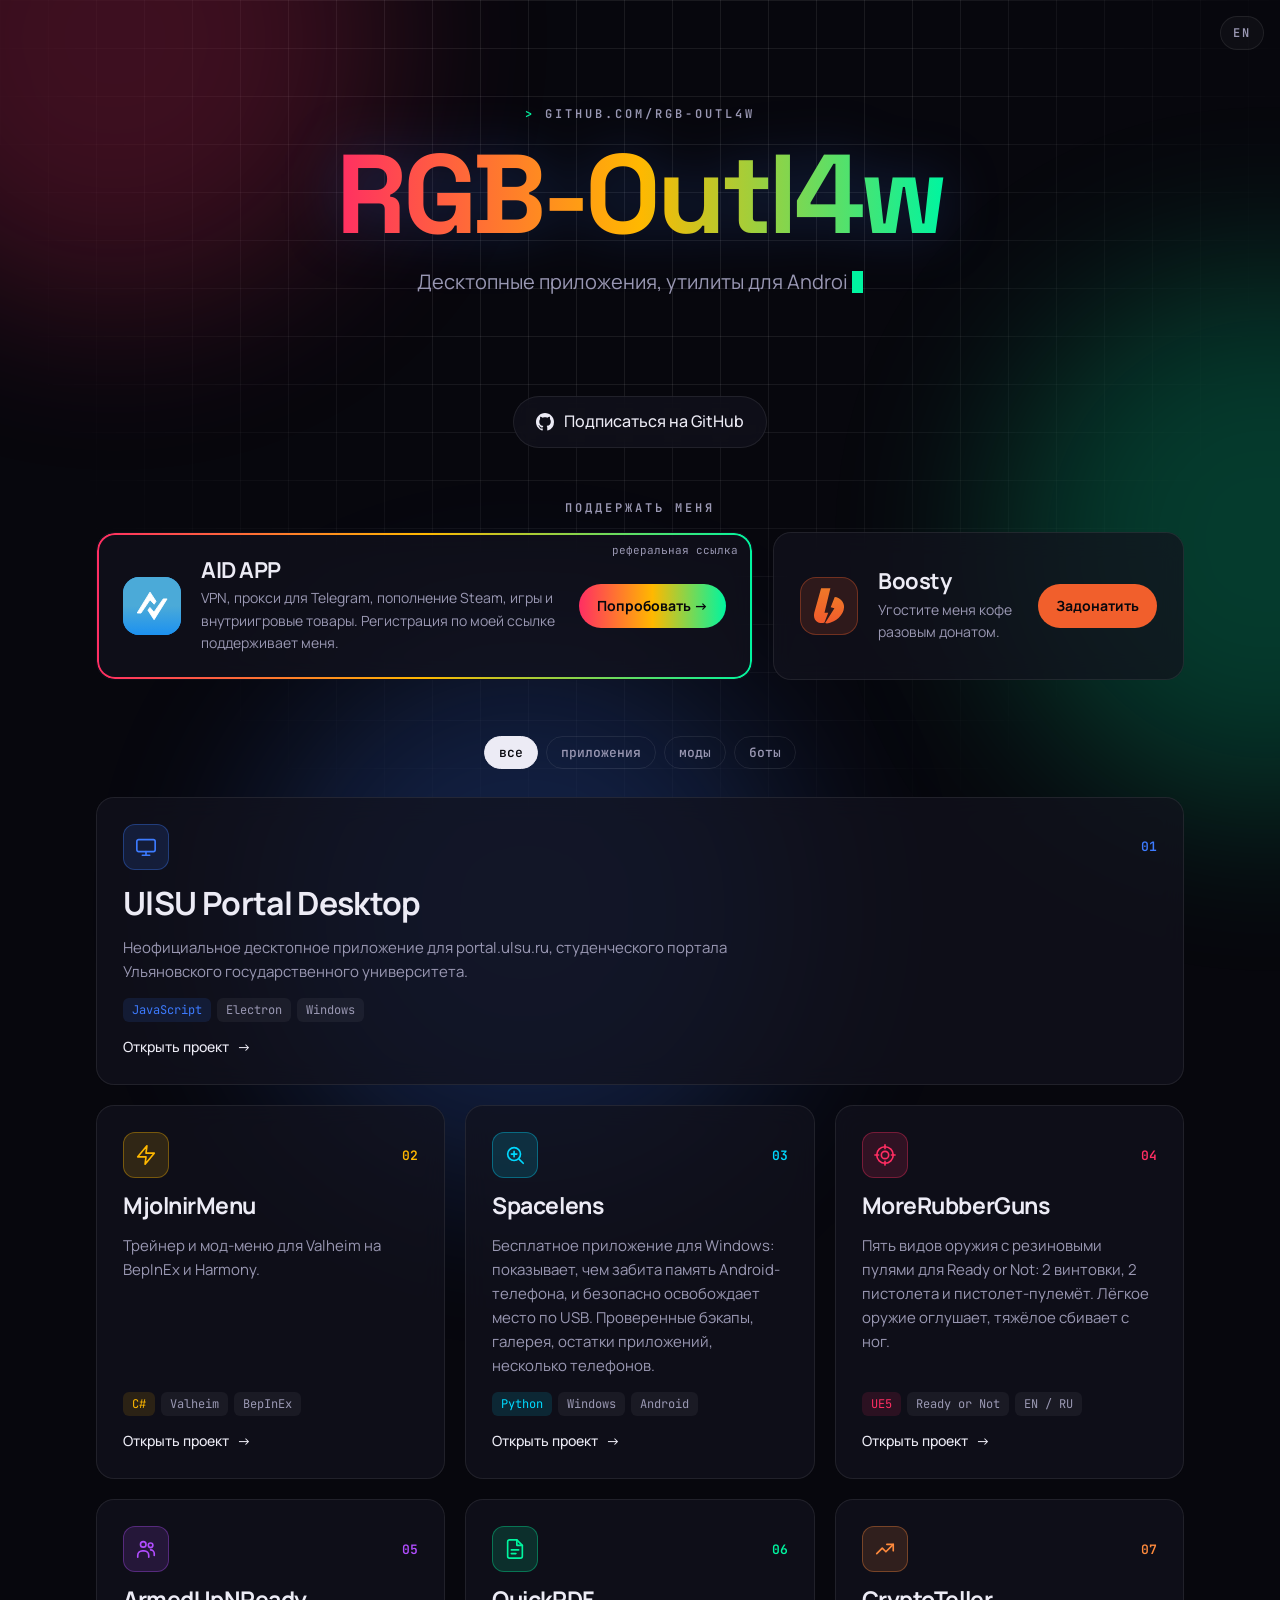
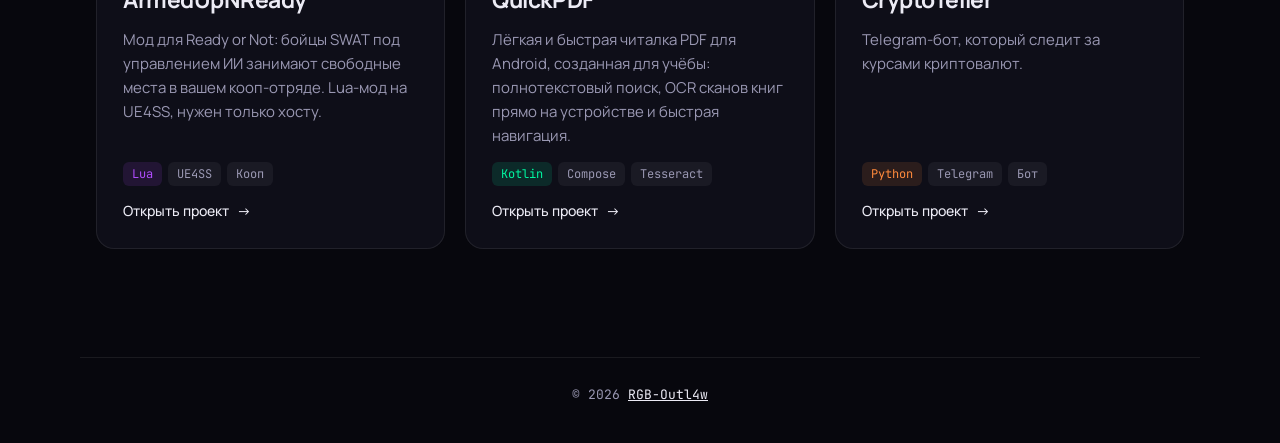
==== docs/ru/index.html @ 779dc6f2 "Showcase: add Russian version at /ru/ with language switch - docs/ru/index.html shares the same CSS/" ====
<!doctype html>
<html lang="ru">
<head>
<meta charset="utf-8">
<meta name="viewport" content="width=device-width, initial-scale=1, viewport-fit=cover">
<meta name="theme-color" content="#07070d">
<meta name="color-scheme" content="dark">
<title>RGB-Outl4w · Проекты</title>
<meta name="description" content="Витрина проектов RGB-Outl4w: десктопные приложения, приложения для Android, моды для игр и боты.">
<meta property="og:title" content="RGB-Outl4w · Проекты">
<meta property="og:description" content="Десктопные приложения, приложения для Android, моды для игр и боты.">
<link rel="icon" href="data:image/svg+xml,<svg xmlns='http://www.w3.org/2000/svg' viewBox='0 0 100 100'><defs><linearGradient id='g'><stop offset='0' stop-color='%23ff2e63'/><stop offset='.5' stop-color='%2300f5a0'/><stop offset='1' stop-color='%233d7bff'/></linearGradient></defs><rect width='100' height='100' rx='22' fill='%230a0a12'/><text x='50' y='68' font-size='54' font-family='monospace' font-weight='700' text-anchor='middle' fill='url(%23g)'>O4</text></svg>">
<link rel="alternate" hreflang="en" href="https://rgb-outl4w.github.io/RGB-Outl4w/">
<link rel="alternate" hreflang="ru" href="https://rgb-outl4w.github.io/RGB-Outl4w/ru/">
<link rel="preconnect" href="https://fonts.googleapis.com">
<link rel="preconnect" href="https://fonts.gstatic.com" crossorigin>
<link href="https://fonts.googleapis.com/css2?family=Space+Grotesk:wght@700&family=Manrope:wght@400;500;700&family=JetBrains+Mono:wght@400;600&display=swap" rel="stylesheet">
<link rel="stylesheet" href="../css/style.css">
</head>
<body>
<div class="blob r"></div><div class="blob g"></div><div class="blob b"></div>
<a class="lang" href="../" hreflang="en" lang="en" aria-label="English version">EN</a>

<header class="wrap">
  <div class="tag">github.com/RGB-Outl4w</div>
  <h1 data-text="RGB-Outl4w"><span class="name">RGB-Outl4w</span></h1>
  <p class="lead"><span id="typed">Десктопные приложения, утилиты для Android, моды для игр и боты. Сделал их, потому что они были нужны мне самому</span><span class="cursor"></span></p>
  <a class="cta" href="https://github.com/RGB-Outl4w" target="_blank" rel="noopener">
    <svg viewBox="0 0 16 16" aria-hidden="true"><path d="M8 0C3.58 0 0 3.58 0 8c0 3.54 2.29 6.53 5.47 7.59.4.07.55-.17.55-.38 0-.19-.01-.82-.01-1.49-2.01.37-2.53-.49-2.69-.94-.09-.23-.48-.94-.82-1.13-.28-.15-.68-.52-.01-.53.63-.01 1.08.58 1.23.82.72 1.21 1.87.87 2.33.66.07-.52.28-.87.51-1.07-1.78-.2-3.64-.89-3.64-3.95 0-.87.31-1.59.82-2.15-.08-.2-.36-1.02.08-2.12 0 0 .67-.21 2.2.82.64-.18 1.32-.27 2-.27.68 0 1.36.09 2 .27 1.53-1.04 2.2-.82 2.2-.82.44 1.1.16 1.92.08 2.12.51.56.82 1.27.82 2.15 0 3.07-1.87 3.75-3.65 3.95.29.25.54.73.54 1.48 0 1.07-.01 1.93-.01 2.2 0 .21.15.46.55.38A8.013 8.013 0 0016 8c0-4.42-3.58-8-8-8z"/></svg>
    Подписаться на GitHub
  </a>
</header>

<main class="wrap">
  <div class="support-title">Поддержать меня</div>
  <section class="support" aria-label="Поддержать меня">
    <a class="sup aid" href="https://aidapp.in/app/?ref=dev" target="_blank" rel="sponsored noopener">
      <span class="badge">реферальная ссылка</span>
      <div class="logo"><svg viewBox="0 0 640 640" role="img" aria-label="AID APP logo">
        <defs><linearGradient id="aid-g" x1="0" y1="0" x2="0" y2="1"><stop offset=".5" stop-color="#4baad8"/><stop offset="1" stop-color="#1c91f0"/></linearGradient></defs>
        <rect width="640" height="640" fill="url(#aid-g)"/>
        <g fill="#fff" stroke="#fff" stroke-width="10" stroke-linejoin="round">
          <path d="M157 397 L298 167 L364 268 L344 300 L298 252 L198 398 Z"/>
          <path d="M275 366 L297 336 L342 388 L444 242 L486 242 L343 471 Z"/>
        </g>
      </svg></div>
      <div class="body">
        <h3>AID APP</h3>
        <p>VPN, прокси для Telegram, пополнение Steam, игры и внутриигровые товары. Регистрация по моей ссылке поддерживает меня.</p>
      </div>
      <span class="btn">Попробовать &rarr;</span>
    </a>
    <a class="sup boosty" href="https://boosty.to/rgboutlaw/donate" target="_blank" rel="noopener">
      <div class="logo"><svg viewBox="47 46 232 232" role="img" aria-label="Boosty logo">
        <defs><linearGradient id="boosty-g" x1="0" y1="0" x2="0" y2="1"><stop offset="0" stop-color="#ef7828"/><stop offset="1" stop-color="#f15a2c"/></linearGradient></defs>
        <g fill="url(#boosty-g)">
          <path d="M112 48 L172 48 L134 206 L158 206 L134 268 C120 276 96 272 80 258 C66 245 64 225 68 205 Z"/>
          <path d="M200 104 C232 106 262 135 260 170 C258 220 205 268 150 274 L138 272 L198 176 L174 170 Z"/>
        </g>
      </svg></div>
      <div class="body">
        <h3>Boosty</h3>
        <p>Угостите меня кофе разовым донатом.</p>
      </div>
      <span class="btn">Задонатить</span>
    </a>
  </section>

  <div class="filters" role="group" aria-label="Фильтр проектов">
    <button aria-pressed="true" data-f="all">все</button>
    <button aria-pressed="false" data-f="app">приложения</button>
    <button aria-pressed="false" data-f="mod">моды</button>
    <button aria-pressed="false" data-f="bot">боты</button>
  </div>

  <div class="grid">
    <a class="card main" data-cat="app" style="--c:#3d7bff" href="https://rgb-outl4w.github.io/UlSU-Portal-Desktop/">
      <div class="top"><div class="icon"><svg viewBox="0 0 24 24"><rect x="2" y="4" width="20" height="13" rx="2"/><path d="M8 21h8M12 17v4"/></svg></div><span class="num">01</span></div>
      <h2>UlSU Portal Desktop</h2>
      <p>Неофициальное десктопное приложение для portal.ulsu.ru, студенческого портала Ульяновского государственного университета.</p>
      <div class="meta"><span>JavaScript</span><span>Electron</span><span>Windows</span></div>
      <div class="go">Открыть проект <i>&rarr;</i></div>
    </a>

    <a class="card" data-cat="mod" style="--c:#ffb800" href="https://rgb-outl4w.github.io/MjolnirMenu/">
      <div class="top"><div class="icon"><svg viewBox="0 0 24 24"><path d="M13 2 3 14h9l-1 8 10-12h-9l1-8z"/></svg></div><span class="num">02</span></div>
      <h2>MjolnirMenu</h2>
      <p>Трейнер и мод-меню для Valheim на BepInEx и Harmony.</p>
      <div class="meta"><span>C#</span><span>Valheim</span><span>BepInEx</span></div>
      <div class="go">Открыть проект <i>&rarr;</i></div>
    </a>

    <a class="card" data-cat="app" style="--c:#00d9ff" href="https://rgb-outl4w.github.io/Spacelens/">
      <div class="top"><div class="icon"><svg viewBox="0 0 24 24"><circle cx="11" cy="11" r="7"/><path d="m21 21-4.3-4.3M11 8v6M8 11h6"/></svg></div><span class="num">03</span></div>
      <h2>Spacelens</h2>
      <p>Бесплатное приложение для Windows: показывает, чем забита память Android-телефона, и безопасно освобождает место по USB. Проверенные бэкапы, галерея, остатки приложений, несколько телефонов.</p>
      <div class="meta"><span>Python</span><span>Windows</span><span>Android</span></div>
      <div class="go">Открыть проект <i>&rarr;</i></div>
    </a>

    <a class="card" data-cat="mod" style="--c:#ff2e63" href="https://rgb-outl4w.github.io/MoreRubberGuns/">
      <div class="top"><div class="icon"><svg viewBox="0 0 24 24"><circle cx="12" cy="12" r="9"/><circle cx="12" cy="12" r="4"/><path d="M12 1v4M12 19v4M1 12h4M19 12h4"/></svg></div><span class="num">04</span></div>
      <h2>MoreRubberGuns</h2>
      <p>Пять видов оружия с резиновыми пулями для Ready or Not: 2 винтовки, 2 пистолета и пистолет-пулемёт. Лёгкое оружие оглушает, тяжёлое сбивает с ног.</p>
      <div class="meta"><span>UE5</span><span>Ready or Not</span><span>EN / RU</span></div>
      <div class="go">Открыть проект <i>&rarr;</i></div>
    </a>

    <a class="card" data-cat="mod" style="--c:#b14dff" href="https://rgb-outl4w.github.io/ArmedUpNReady/">
      <div class="top"><div class="icon"><svg viewBox="0 0 24 24"><circle cx="9" cy="7" r="3"/><path d="M3 21v-2a5 5 0 0 1 5-5h2a5 5 0 0 1 5 5v2"/><circle cx="17" cy="8" r="2.5"/><path d="M17 13a4 4 0 0 1 4 4v2"/></svg></div><span class="num">05</span></div>
      <h2>ArmedUpNReady</h2>
      <p>Мод для Ready or Not: бойцы SWAT под управлением ИИ занимают свободные места в вашем кооп-отряде. Lua-мод на UE4SS, нужен только хосту.</p>
      <div class="meta"><span>Lua</span><span>UE4SS</span><span>Кооп</span></div>
      <div class="go">Открыть проект <i>&rarr;</i></div>
    </a>

    <a class="card" data-cat="app" style="--c:#00f5a0" href="https://rgb-outl4w.github.io/quickpdf-android/">
      <div class="top"><div class="icon"><svg viewBox="0 0 24 24"><path d="M14 2H6a2 2 0 0 0-2 2v16a2 2 0 0 0 2 2h12a2 2 0 0 0 2-2V8z"/><path d="M14 2v6h6M8 13h8M8 17h5"/></svg></div><span class="num">06</span></div>
      <h2>QuickPDF</h2>
      <p>Лёгкая и быстрая читалка PDF для Android, созданная для учёбы: полнотекстовый поиск, OCR сканов книг прямо на устройстве и быстрая навигация.</p>
      <div class="meta"><span>Kotlin</span><span>Compose</span><span>Tesseract</span></div>
      <div class="go">Открыть проект <i>&rarr;</i></div>
    </a>

    <a class="card" data-cat="bot" style="--c:#ff8a3d" href="https://rgb-outl4w.github.io/CryptoTeller/">
      <div class="top"><div class="icon"><svg viewBox="0 0 24 24"><path d="M3 17l6-6 4 4 8-8"/><path d="M14 7h7v7"/></svg></div><span class="num">07</span></div>
      <h2>CryptoTeller</h2>
      <p>Telegram-бот, который следит за курсами криптовалют.</p>
      <div class="meta"><span>Python</span><span>Telegram</span><span>Бот</span></div>
      <div class="go">Открыть проект <i>&rarr;</i></div>
    </a>
  </div>
</main>

<footer class="wrap">&copy; <span id="y">2026</span> <a href="https://github.com/RGB-Outl4w">RGB-Outl4w</a></footer>

<div class="term" role="dialog" aria-label="Терминал">
  <div class="term-bar"><i></i><i></i><i></i><span>outlaw@rgb: ~</span><button class="term-close" type="button" aria-label="Закрыть терминал">&times;</button></div>
  <div class="term-out" id="term-out" aria-live="polite"></div>
  <form class="term-in" id="term-form" autocomplete="off"><label for="term-input">outlaw@rgb:~$</label><input id="term-input" spellcheck="false" autocapitalize="off" autocorrect="off" enterkeyhint="send"></form>
</div>

<div class="toast" role="status"></div>

<div class="idle" aria-hidden="true"><span>RGB-Outl4w</span><small>пошевелите мышью, чтобы разбудить</small></div>

<script type="module" src="../js/effects.js"></script>
<script type="module" src="../js/eggs.js"></script>
</body>
</html>
---- docs/css/style.css ----
:root {
  --bg: #07070d;
  --panel: rgba(18, 18, 30, .72);
  --line: rgba(255, 255, 255, .08);
  --text: #ecebf5;
  --muted: #9a98b3;
  --r: #ff2e63;
  --g: #00f5a0;
  --b: #3d7bff;
  --rgb: linear-gradient(90deg, var(--r), #ffb800, var(--g), #00d9ff, var(--b), #b14dff, var(--r));
}
* { box-sizing: border-box; margin: 0; }
html { scroll-behavior: smooth; -webkit-text-size-adjust: 100%; text-size-adjust: 100%; overflow-x: clip; }
/* Touch: no grey/blue tap flash, no double-tap-zoom delay on interactive things */
* { -webkit-tap-highlight-color: transparent; }
a, button, input, label, h1 { touch-action: manipulation; }
body {
  background: var(--bg);
  color: var(--text);
  font: 16px/1.6 "Space Grotesk", system-ui, sans-serif;
  min-height: 100vh;
  overflow-x: hidden;
}
/* Russian page: Space Grotesk has no Cyrillic, Manrope does (h1 keeps Space Grotesk) */
html:lang(ru) body { font-family: Manrope, system-ui, sans-serif; }

/* Language switch */
.lang { position: absolute; z-index: 5; top: max(16px, env(safe-area-inset-top)); right: max(16px, env(safe-area-inset-right));
  padding: 10px 12px; border: 1px solid var(--line); border-radius: 999px; background: rgba(255, 255, 255, .03);
  font: 600 12px/1 "JetBrains Mono", monospace; letter-spacing: .15em; color: var(--muted); text-decoration: none; transition: color .2s, border-color .2s; }
@media (hover: hover) { .lang:hover { color: var(--text); border-color: var(--g); } }
.lang:focus-visible { color: var(--text); border-color: var(--g); outline: none; }

/* Background: grid + drifting colour blobs */
body::before {
  content: ""; position: fixed; inset: 0; z-index: -2;
  background-image:
    linear-gradient(var(--line) 1px, transparent 1px),
    linear-gradient(90deg, var(--line) 1px, transparent 1px);
  background-size: 48px 48px;
  mask-image: radial-gradient(ellipse at 50% 0%, #000 30%, transparent 75%);
}
.blob { position: fixed; z-index: -1; width: 42vmax; height: 42vmax; border-radius: 50%; filter: blur(90px); opacity: .22; animation: drift 22s ease-in-out infinite alternate; }
.blob.r { background: var(--r); top: -18vmax; left: -12vmax; }
.blob.g { background: var(--g); top: 30vh; right: -20vmax; animation-delay: -7s; }
.blob.b { background: var(--b); bottom: -22vmax; left: 20vw; animation-delay: -14s; }
@keyframes drift { to { transform: translate(8vmax, 6vmax) scale(1.15); } }
/* Blobs lean toward the mouse (--px/--py set from JS, -1..1) */
.blob { translate: calc(var(--px, 0) * var(--k) * 3vmax) calc(var(--py, 0) * var(--k) * 3vmax); transition: translate 1.5s cubic-bezier(.2, .8, .2, 1); }
.blob.r { --k: 1; } .blob.g { --k: -1.4; } .blob.b { --k: 1.8; }

.wrap { max-width: 1120px; margin: 0 auto; padding-inline: 16px; }

/* Hero */
header { padding-block: 12vh 6vh; padding-block: max(12svh, calc(env(safe-area-inset-top) + 48px)) 6svh; text-align: center; }
.tag { font: 600 12px/1 "JetBrains Mono", monospace; letter-spacing: .25em; text-transform: uppercase; color: var(--muted); }
.tag::before { content: "> "; color: var(--g); }
h1 {
  font-family: "Space Grotesk", sans-serif;
  position: relative; cursor: default; user-select: none; -webkit-user-select: none; -webkit-touch-callout: none;
  font-size: clamp(44px, 11vw, 112px); line-height: .95; font-weight: 700; letter-spacing: -.04em;
  margin: 22px 0 18px;
  filter: drop-shadow(0 0 28px rgba(61, 123, 255, .25));
}
h1 .name {
  display: inline-block;
  background: var(--rgb); background-size: 300% 100%;
  -webkit-background-clip: text; background-clip: text; color: transparent;
  animation: shift 8s linear infinite;
}
/* Glitch: red and cyan copies, sliced and offset for ~300ms */
h1::before, h1::after { content: attr(data-text); position: absolute; inset: 0; pointer-events: none; opacity: 0; mix-blend-mode: screen; }
h1::before { color: var(--r); }
h1::after { color: #00d9ff; }
h1.glitch::before { animation: glitch-a .32s steps(1) both; }
h1.glitch::after { animation: glitch-b .32s steps(1) both; }
h1.glitch .name { animation: shift 8s linear infinite, jitter .32s steps(1); }
@keyframes glitch-a {
  0% { opacity: .9; clip-path: inset(8% 0 62% 0); transform: translate(-7px, -2px); }
  20% { clip-path: inset(58% 0 18% 0); transform: translate(6px, 2px); }
  40% { clip-path: inset(30% 0 46% 0); transform: translate(-4px, 1px); }
  60% { clip-path: inset(72% 0 6% 0); transform: translate(7px, -1px); }
  80% { clip-path: inset(18% 0 70% 0); transform: translate(-5px, 0); }
  100% { opacity: 0; }
}
@keyframes glitch-b {
  0% { opacity: .9; clip-path: inset(64% 0 10% 0); transform: translate(7px, 2px); }
  20% { clip-path: inset(12% 0 66% 0); transform: translate(-6px, -1px); }
  40% { clip-path: inset(44% 0 32% 0); transform: translate(5px, 0); }
  60% { clip-path: inset(4% 0 80% 0); transform: translate(-7px, 2px); }
  80% { clip-path: inset(76% 0 8% 0); transform: translate(4px, -2px); }
  100% { opacity: 0; }
}
@keyframes jitter {
  0% { transform: translate(2px, -1px) skewX(-6deg); }
  33% { transform: translate(-3px, 1px); }
  66% { transform: translate(1px, 0) skewX(4deg); }
  100% { transform: none; }
}
@keyframes shift { to { background-position: 300% 0; } }
.lead { color: var(--muted); font-size: clamp(16px, 2.2vw, 20px); max-width: 560px; margin: 0 auto; }
.cursor { display: inline-block; width: .55em; height: 1.1em; vertical-align: -.2em; background: var(--g); margin-left: 4px; animation: blink 1s steps(1) infinite; }
@keyframes blink { 50% { opacity: 0; } }
.cta { display: inline-flex; gap: 10px; align-items: center; margin-top: 34px; padding: 12px 22px; border-radius: 999px;
  color: var(--text); text-decoration: none; font-weight: 500; border: 1px solid var(--line); background: var(--panel); backdrop-filter: blur(8px);
  transition: border-color .2s, transform .2s, translate .25s ease-out; }
@media (hover: hover) { .cta:hover { border-color: var(--g); transform: translateY(-2px); } }
.cta svg { width: 18px; height: 18px; fill: currentColor; }

/* Support */
.support { display: grid; grid-template-columns: 1.6fr 1fr; gap: 20px; margin-bottom: 56px; }
.support-title { text-align: center; font: 600 12px/1 "JetBrains Mono", monospace; letter-spacing: .25em; text-transform: uppercase; color: var(--muted); margin-bottom: 18px; }
.sup {
  --c: var(--g);
  position: relative; display: flex; align-items: center; gap: 20px; padding: 24px 26px; border-radius: 18px;
  text-decoration: none; color: inherit; background: var(--panel); backdrop-filter: blur(12px); border: 1px solid var(--line);
  overflow: hidden; transition: transform .3s, box-shadow .3s;
}
.sup:focus-visible { transform: translateY(-4px); box-shadow: 0 18px 50px -18px color-mix(in srgb, var(--c) 60%, transparent); outline: none; }
@media (hover: hover) { .sup:hover { transform: translateY(-4px); box-shadow: 0 18px 50px -18px color-mix(in srgb, var(--c) 60%, transparent); } }
.sup .badge { position: absolute; top: 12px; right: 14px; font: 11px/1 "JetBrains Mono", monospace; color: var(--muted); }
.sup .logo { flex: none; width: 58px; height: 58px; border-radius: 16px; display: grid; place-items: center; font: 700 20px/1 "Space Grotesk", sans-serif; color: var(--bg); background: var(--c); }
.sup h3 { font-size: 22px; letter-spacing: -.02em; line-height: 1.2; }
.sup p { color: var(--muted); font-size: 14px; margin-top: 4px; }
.sup .body { flex: 1; min-width: 0; }
.sup .btn {
  flex: none; padding: 11px 18px; border-radius: 999px; font-weight: 700; font-size: 14px; color: var(--bg); background: var(--c);
  transition: transform .3s, translate .25s ease-out;
}
@media (hover: hover) { .sup:hover .btn { transform: scale(1.06); } }
/* AID APP: always-on animated RGB border */
.sup.aid { --c: #1c91f0; border-color: transparent; }
.sup.aid::after {
  content: ""; position: absolute; inset: 0; border-radius: inherit; padding: 2px; pointer-events: none;
  background: var(--rgb); background-size: 300% 100%; animation: shift 5s linear infinite;
  -webkit-mask: linear-gradient(#000 0 0) content-box, linear-gradient(#000 0 0);
  -webkit-mask-composite: xor; mask-composite: exclude;
}
.sup.aid .btn { background: var(--rgb); background-size: 300% 100%; animation: shift 5s linear infinite; }
.sup .logo { overflow: hidden; }
.sup .logo svg { width: 100%; height: 100%; display: block; }
.sup.boosty .logo { padding: 10px; background: color-mix(in srgb, var(--c) 14%, transparent); border: 1px solid color-mix(in srgb, var(--c) 35%, transparent); }
.sup.boosty { --c: #f15f2c; }
@media (max-width: 820px) {
  .support { grid-template-columns: 1fr; }
}
@media (max-width: 480px) {
  .sup { flex-wrap: wrap; padding: 22px; }
  .sup .btn { width: 100%; text-align: center; }
}

/* Filters */
.filters { display: flex; flex-wrap: wrap; gap: 8px; justify-content: center; margin-bottom: 28px; }
.filters button {
  font: 500 13px/1 "JetBrains Mono", monospace; color: var(--muted); cursor: pointer;
  padding: 9px 14px; border-radius: 999px; border: 1px solid var(--line); background: transparent; transition: .2s;
}
@media (hover: hover) { .filters button:hover { color: var(--text); } }
.filters button[aria-pressed="true"] { color: var(--bg); background: var(--text); border-color: var(--text); }

/* Cards */
.grid { display: grid; grid-template-columns: repeat(auto-fill, minmax(min(100%, 320px), 1fr)); gap: 20px; padding-bottom: 12vh; }
.card {
  --c: var(--g);
  position: relative; display: flex; flex-direction: column; gap: 14px;
  padding: 26px; border-radius: 18px; text-decoration: none; color: inherit;
  background: var(--panel); backdrop-filter: blur(12px);
  border: 1px solid var(--line);
  transition: transform .35s cubic-bezier(.2, .8, .2, 1), border-color .35s, box-shadow .35s;
  opacity: 0; transform: translateY(24px);
}
.card.in { opacity: 1; transform: none; }
.card[hidden] { display: none; }
.card.main { grid-column: 1 / -1; }
.card.main h2 { font-size: clamp(23px, 3vw, 32px); }
.card.main p { max-width: 640px; }
/* Spotlight following the cursor */
.card::before {
  content: ""; position: absolute; inset: 0; border-radius: inherit; pointer-events: none; opacity: 0; transition: opacity .3s;
  background: radial-gradient(380px circle at var(--mx, 50%) var(--my, 50%), color-mix(in srgb, var(--c) 18%, transparent), transparent 60%);
}
/* Animated RGB border on hover */
.card::after {
  content: ""; position: absolute; inset: -1px; border-radius: inherit; padding: 1px; pointer-events: none; opacity: 0; transition: opacity .3s;
  background: var(--rgb); background-size: 300% 100%; animation: shift 6s linear infinite;
  -webkit-mask: linear-gradient(#000 0 0) content-box, linear-gradient(#000 0 0);
  -webkit-mask-composite: xor; mask-composite: exclude;
}
@media (hover: hover) { .card:hover { transition-duration: .12s, .35s, .35s; } }
.card:focus-visible { transform: perspective(900px) rotateX(var(--rx, 0deg)) rotateY(var(--ry, 0deg)) translateY(-6px); box-shadow: 0 20px 50px -20px color-mix(in srgb, var(--c) 55%, transparent); outline: none; }
.card:focus-visible::after { opacity: 1; }
@media (hover: hover) {
  .card:hover { transform: perspective(900px) rotateX(var(--rx, 0deg)) rotateY(var(--ry, 0deg)) translateY(-6px); box-shadow: 0 20px 50px -20px color-mix(in srgb, var(--c) 55%, transparent); }
  .card:hover::before, .card:hover::after { opacity: 1; }
}

.top { display: flex; align-items: center; justify-content: space-between; }
.num { font: 600 13px/1 "JetBrains Mono", monospace; color: var(--c); }
.icon { width: 46px; height: 46px; display: grid; place-items: center; border-radius: 12px;
  background: color-mix(in srgb, var(--c) 14%, transparent); border: 1px solid color-mix(in srgb, var(--c) 35%, transparent); }
.icon svg { width: 22px; height: 22px; stroke: var(--c); fill: none; stroke-width: 1.8; stroke-linecap: round; stroke-linejoin: round; }
.card h2 { font-size: 23px; letter-spacing: -.02em; line-height: 1.2; }
.card p { color: var(--muted); font-size: 15px; flex: 1; }
.meta { display: flex; flex-wrap: wrap; gap: 6px; }
.meta span { font: 12px/1 "JetBrains Mono", monospace; padding: 6px 9px; border-radius: 6px; background: rgba(255, 255, 255, .05); color: var(--muted); }
.meta span:first-child { color: var(--c); background: color-mix(in srgb, var(--c) 12%, transparent); }
.go { display: flex; align-items: center; gap: 8px; font-weight: 500; font-size: 14px; color: var(--text); }
.go i { transition: transform .3s; font-style: normal; }
@media (hover: hover) { .card:hover .go i { transform: translateX(6px); } }

footer { border-top: 1px solid var(--line); padding-block: 28px 40px; text-align: center; color: var(--muted); font: 13px "JetBrains Mono", monospace; }
footer a { color: var(--text); }

/* Themes (click the name 7 times, or `theme` in the terminal) */
html[data-theme="matrix"] { --r: #00ff41; --g: #7dff9a; --b: #00b32c; --rgb: linear-gradient(90deg, #00a82b, #00ff41, #b6ffc8, #00ff41, #00a82b); }
html[data-theme="synthwave"] { --r: #ff2a6d; --g: #05d9e8; --b: #b967ff; --rgb: linear-gradient(90deg, #ff2a6d, #ff71ce, #b967ff, #05d9e8, #01cdfe, #ff2a6d); }
html[data-theme="mono"] { --r: #ffffff; --g: #d0d0d8; --b: #8a8a99; --rgb: linear-gradient(90deg, #fff, #77778a, #fff, #55555f, #fff); }

/* Konami rave */
@keyframes hue { to { filter: hue-rotate(360deg); } }
@keyframes hue-blur { from { filter: blur(90px) hue-rotate(0deg); } to { filter: blur(90px) hue-rotate(360deg); } }
body.rave header, body.rave main { animation: hue 3s linear infinite; }
body.rave .blob { opacity: .5; animation: drift 4s ease-in-out infinite alternate, hue-blur 2s linear infinite; }
body.rave .card::after { opacity: 1; animation-duration: 1.5s; }

/* Terminal */
.term {
  position: fixed; z-index: 70; top: 16px; left: 50%; width: min(720px, calc(100% - 32px));
  translate: -50% calc(-100% - 32px); visibility: hidden; transition: translate .35s cubic-bezier(.2, .8, .2, 1), visibility 0s .35s;
  background: rgba(8, 8, 14, .96); border: 1px solid var(--line); border-radius: 14px; box-shadow: 0 30px 80px -20px #000;
  font: 13px/1.6 "JetBrains Mono", monospace; overflow: hidden;
}
.term.open { translate: -50% 0; visibility: visible; transition: translate .35s cubic-bezier(.2, .8, .2, 1), visibility 0s; }
.term-bar { display: flex; gap: 6px; align-items: center; padding: 10px 14px; border-bottom: 1px solid var(--line); color: var(--muted); }
.term-bar i { width: 10px; height: 10px; border-radius: 50%; background: var(--r); }
.term-bar i:nth-child(2) { background: #ffb800; }
.term-bar i:nth-child(3) { background: var(--g); }
.term-bar span { margin-left: 8px; }
.term-out { max-height: 50vh; overflow-y: auto; padding: 12px 14px 0; white-space: pre-wrap; word-break: break-word; }
.term-out .dim { color: var(--muted); }
.term-out .ok { color: var(--g); }
.term-out .err { color: var(--r); }
.term-in { display: flex; gap: 8px; padding: 6px 14px 14px; }
.term-in label { color: var(--g); white-space: nowrap; }
.term-in input { flex: 1; min-width: 0; background: none; border: 0; outline: none; color: var(--text); font: inherit; caret-color: var(--g); }

/* Toast */
.toast {
  position: fixed; z-index: 80; left: 50%; bottom: 24px; translate: -50% 20px; opacity: 0; pointer-events: none;
  padding: 10px 16px; border-radius: 999px; background: rgba(8, 8, 14, .92); border: 1px solid var(--line);
  font: 13px "JetBrains Mono", monospace; transition: .3s;
}
.toast.show { translate: -50% 0; opacity: 1; }

/* Idle screensaver */
.idle { position: fixed; inset: 0; z-index: 90; background: rgba(0, 0, 0, .9); display: none; }
.idle.on { display: block; }
.idle span {
  position: absolute; left: 0; top: 0; white-space: nowrap;
  font: 700 clamp(28px, 6vw, 56px)/1 "Space Grotesk", sans-serif; letter-spacing: -.04em;
  color: hsl(var(--h, 160) 100% 60%); text-shadow: 0 0 30px currentColor;
}
.idle small { position: absolute; bottom: 24px; left: 0; right: 0; text-align: center; color: var(--muted); font: 12px "JetBrains Mono", monospace; }

/* ---------- Touch screens ---------- */
@media (hover: none), (pointer: coarse) {
  /* Press feedback replaces hover: quick squish, spotlight at the finger, RGB border */
  .card, .sup, .cta, .filters button, .sup .btn { transition-duration: .15s; }
  .card:active { transform: scale(.98); }
  .card:active::before, .card:active::after { opacity: 1; }
  .sup:active { transform: scale(.98); box-shadow: 0 18px 50px -18px color-mix(in srgb, var(--c) 60%, transparent); }
  .cta:active { transform: scale(.96); border-color: var(--g); }
  .filters button:active { transform: scale(.94); }
  /* Comfortable 44px tap targets */
  .filters button { min-height: 44px; padding-inline: 18px; }
  footer a { display: inline-block; padding: 10px 4px; }
  /* iOS zooms into inputs under 16px */
  .term-in input { font-size: 16px; }
  /* Cheaper rendering on phones: lighter blur on the big blobs */
  .blob { filter: blur(60px); }
  .card, .sup { backdrop-filter: blur(6px); }
}
@media (max-width: 480px) {
  /* Filters: one swipeable row instead of an awkward wrap */
  .filters { flex-wrap: nowrap; justify-content: flex-start; overflow-x: auto; scrollbar-width: none; margin-inline: -16px; padding-inline: 16px; scroll-padding-inline: 16px; }
  .filters::-webkit-scrollbar { display: none; }
  .filters button { flex: none; }
  .card { padding: 22px; }
}
/* Notches / home indicator */
.toast { bottom: max(24px, calc(env(safe-area-inset-bottom) + 12px)); }
footer { padding-bottom: max(40px, calc(env(safe-area-inset-bottom) + 24px)); }
.term { top: max(16px, env(safe-area-inset-top)); }
.term-out { overscroll-behavior: contain; }
.term-close { margin-left: auto; width: 32px; height: 32px; margin-block: -8px; margin-right: -8px; display: grid; place-items: center; border: 0; background: none; color: var(--muted); font: 20px/1 sans-serif; cursor: pointer; border-radius: 8px; }
.term-close:hover, .term-close:active { color: var(--text); }

@media (prefers-reduced-motion: reduce) {
  *, *::before, *::after { animation: none !important; transition: none !important; }
  .card { opacity: 1; transform: none; }
}
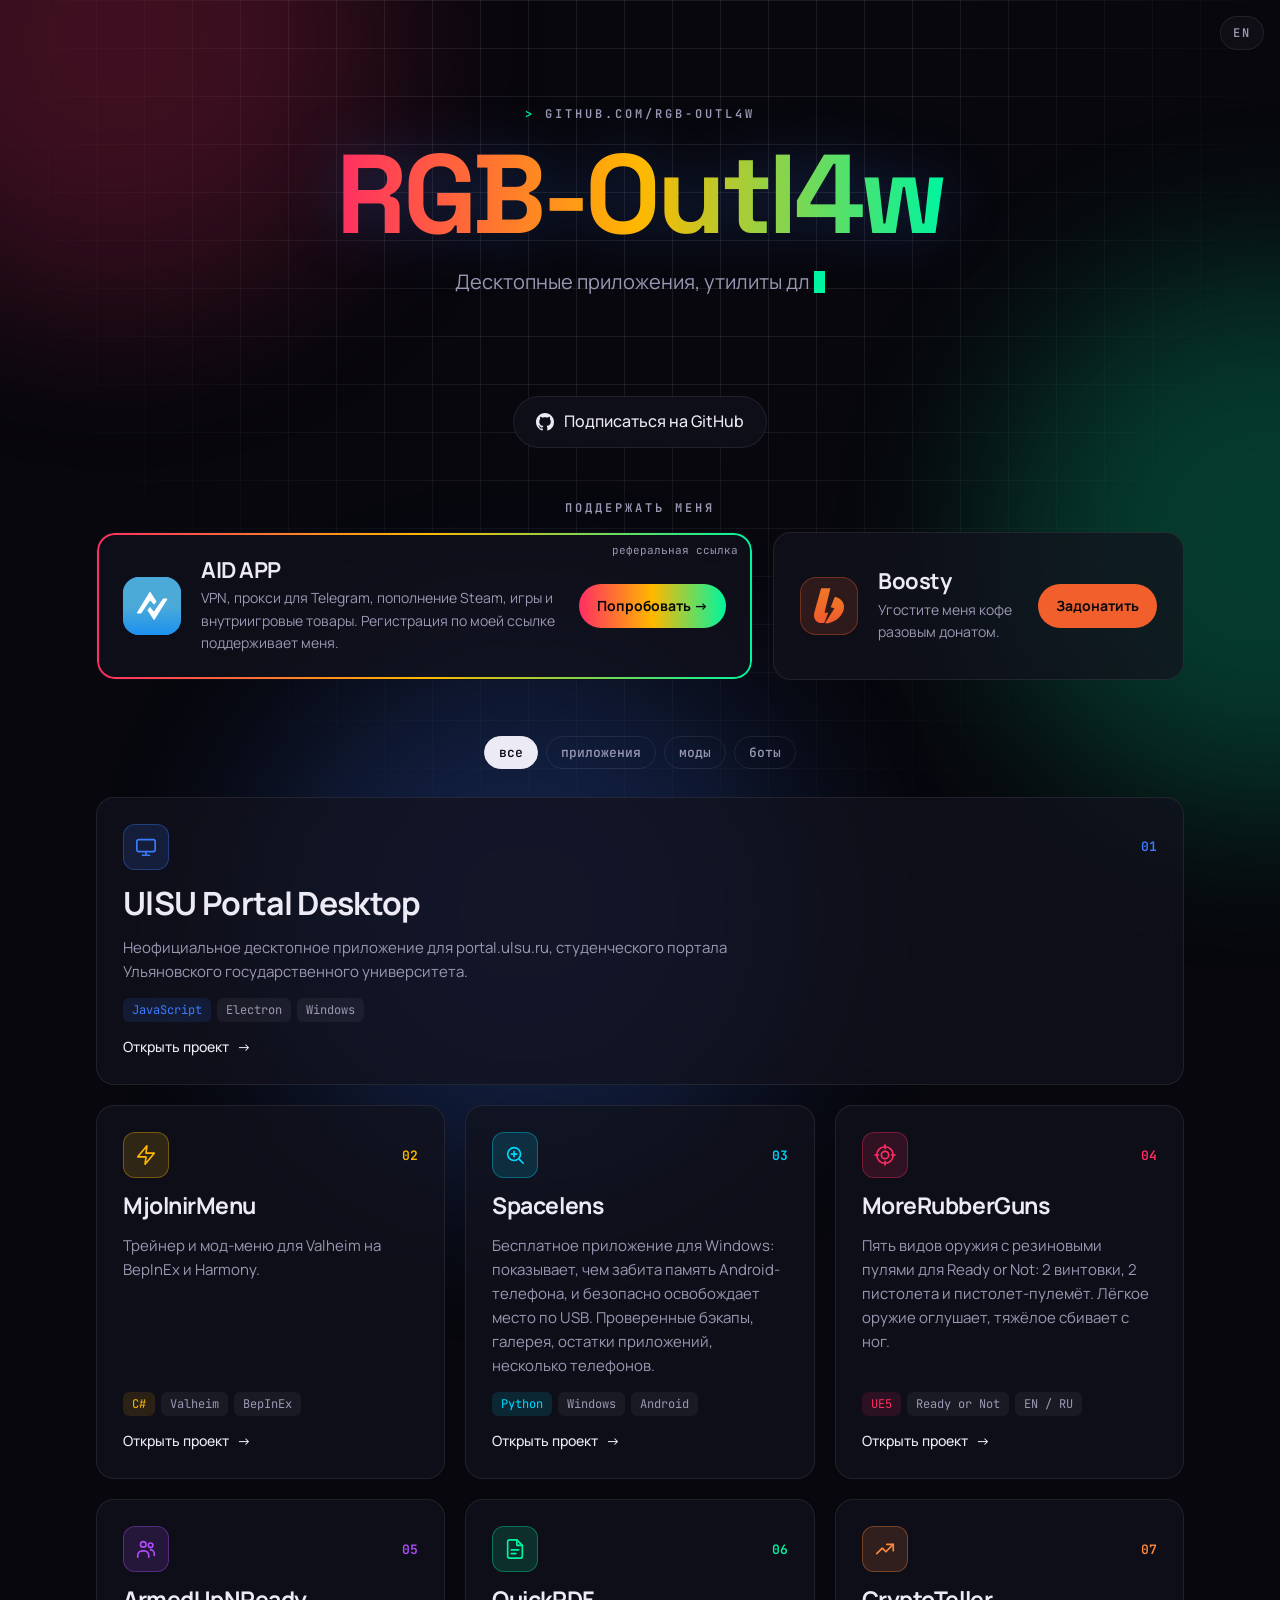
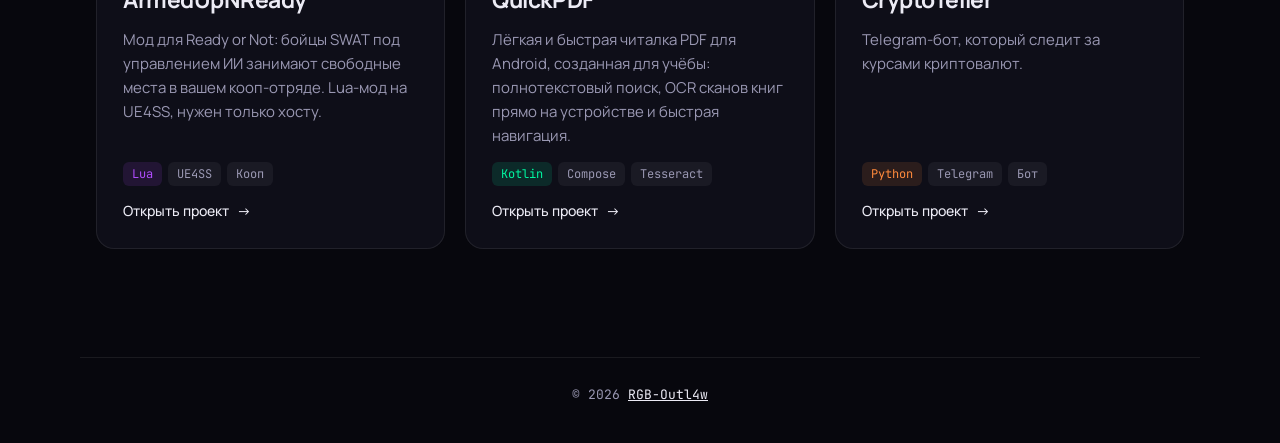
==== commit 1a8aba7d: "Showcase: live GitHub stats, activity heatmap, link preview image - Pages now deploys from a workflo" ====
--- a/docs/ru/index.html
+++ b/docs/ru/index.html
@@ -10,6 +10,15 @@
 <meta property="og:title" content="RGB-Outl4w · Проекты">
 <meta property="og:description" content="Десктопные приложения, приложения для Android, моды для игр и боты.">
 <link rel="icon" href="data:image/svg+xml,<svg xmlns='http://www.w3.org/2000/svg' viewBox='0 0 100 100'><defs><linearGradient id='g'><stop offset='0' stop-color='%23ff2e63'/><stop offset='.5' stop-color='%2300f5a0'/><stop offset='1' stop-color='%233d7bff'/></linearGradient></defs><rect width='100' height='100' rx='22' fill='%230a0a12'/><text x='50' y='68' font-size='54' font-family='monospace' font-weight='700' text-anchor='middle' fill='url(%23g)'>O4</text></svg>">
+<meta property="og:type" content="website">
+<meta property="og:url" content="https://rgb-outl4w.github.io/RGB-Outl4w/ru/">
+<meta property="og:site_name" content="RGB-Outl4w">
+<meta property="og:locale" content="ru_RU">
+<meta property="og:image" content="https://rgb-outl4w.github.io/RGB-Outl4w/og.png">
+<meta property="og:image:width" content="1200">
+<meta property="og:image:height" content="630">
+<meta property="og:image:alt" content="Витрина проектов RGB-Outl4w">
+<meta name="twitter:card" content="summary_large_image">
 <link rel="alternate" hreflang="en" href="https://rgb-outl4w.github.io/RGB-Outl4w/">
 <link rel="alternate" hreflang="ru" href="https://rgb-outl4w.github.io/RGB-Outl4w/ru/">
 <link rel="preconnect" href="https://fonts.googleapis.com">
@@ -29,6 +38,7 @@
     <svg viewBox="0 0 16 16" aria-hidden="true"><path d="M8 0C3.58 0 0 3.58 0 8c0 3.54 2.29 6.53 5.47 7.59.4.07.55-.17.55-.38 0-.19-.01-.82-.01-1.49-2.01.37-2.53-.49-2.69-.94-.09-.23-.48-.94-.82-1.13-.28-.15-.68-.52-.01-.53.63-.01 1.08.58 1.23.82.72 1.21 1.87.87 2.33.66.07-.52.28-.87.51-1.07-1.78-.2-3.64-.89-3.64-3.95 0-.87.31-1.59.82-2.15-.08-.2-.36-1.02.08-2.12 0 0 .67-.21 2.2.82.64-.18 1.32-.27 2-.27.68 0 1.36.09 2 .27 1.53-1.04 2.2-.82 2.2-.82.44 1.1.16 1.92.08 2.12.51.56.82 1.27.82 2.15 0 3.07-1.87 3.75-3.65 3.95.29.25.54.73.54 1.48 0 1.07-.01 1.93-.01 2.2 0 .21.15.46.55.38A8.013 8.013 0 0016 8c0-4.42-3.58-8-8-8z"/></svg>
     Подписаться на GitHub
   </a>
+  <section class="heat" hidden aria-label="Активность на GitHub"><div class="heat-grid"></div><div class="heat-cap"></div></section>
 </header>
 
 <main class="wrap">
@@ -146,5 +156,6 @@
 
 <script type="module" src="../js/effects.js"></script>
 <script type="module" src="../js/eggs.js"></script>
+<script type="module" src="../js/github.js"></script>
 </body>
 </html>
--- a/docs/css/style.css
+++ b/docs/css/style.css
@@ -23,6 +23,21 @@
 }
 /* Russian page: Space Grotesk has no Cyrillic, Manrope does (h1 keeps Space Grotesk) */
 html:lang(ru) body { font-family: Manrope, system-ui, sans-serif; }
+
+/* Contribution heatmap: busier days go blue -> cyan -> green -> red (theme colours) */
+.heat { max-width: 880px; margin: 48px auto 0; }
+.heat-grid { display: grid; grid-template-rows: repeat(7, auto); grid-auto-flow: column; grid-auto-columns: minmax(10px, 1fr);
+  gap: 3px; overflow-x: auto; scrollbar-width: none; padding: 2px; }
+.heat-grid::-webkit-scrollbar { display: none; }
+.heat-grid > * { aspect-ratio: 1; border-radius: 3px; }
+.heat-grid i { background: rgba(255, 255, 255, .055); }
+.heat-grid [data-l="1"] { background: var(--b); opacity: .55; }
+.heat-grid [data-l="2"] { background: color-mix(in oklab, var(--b), var(--g)); opacity: .7; }
+.heat-grid [data-l="3"] { background: var(--g); opacity: .85; }
+.heat-grid [data-l="4"] { background: var(--r); }
+.heat.anim i { animation: pop .5s calc(var(--w) * 14ms) backwards; }
+@keyframes pop { from { opacity: 0; transform: scale(.3); } }
+.heat-cap { margin-top: 12px; font: 12px/1 "JetBrains Mono", monospace; color: var(--muted); }
 
 /* Language switch */
 .lang { position: absolute; z-index: 5; top: max(16px, env(safe-area-inset-top)); right: max(16px, env(safe-area-inset-right));
@@ -174,6 +189,11 @@
 .card.main { grid-column: 1 / -1; }
 .card.main h2 { font-size: clamp(23px, 3vw, 32px); }
 .card.main p { max-width: 640px; }
+/* Live GitHub line on cards (js/github.js) */
+.rel { display: flex; align-items: center; gap: 10px; font: 12px/1 "JetBrains Mono", monospace; color: var(--muted); }
+.rel .stars { margin-left: auto; color: var(--c); }
+.rel .live { width: 7px; height: 7px; border-radius: 50%; background: var(--c); box-shadow: 0 0 0 0 var(--c); animation: live 2s ease-out infinite; }
+@keyframes live { 70%, 100% { box-shadow: 0 0 0 6px transparent; } }
 /* Spotlight following the cursor */
 .card::before {
   content: ""; position: absolute; inset: 0; border-radius: inherit; pointer-events: none; opacity: 0; transition: opacity .3s;
